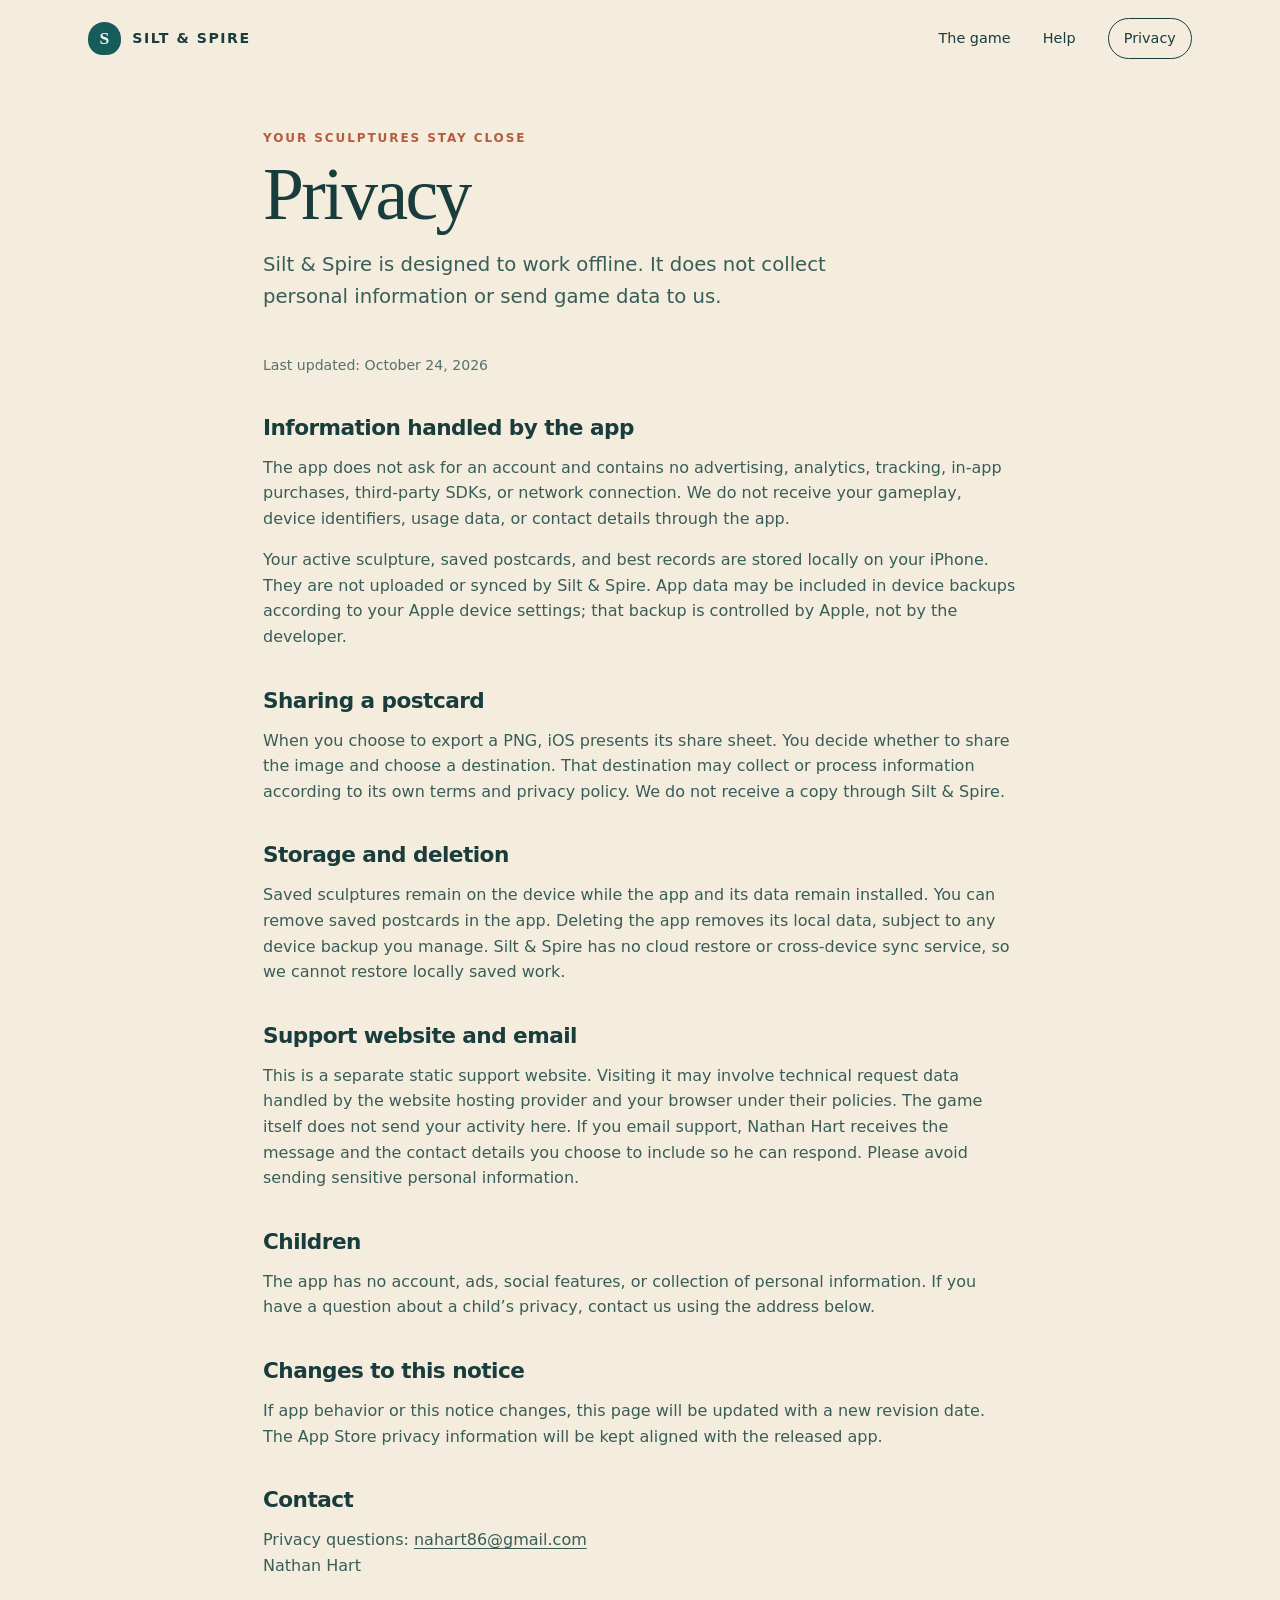
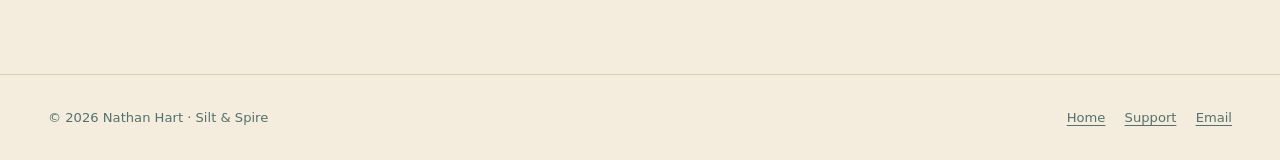
==== privacy.html @ 31c406f6 "Publish Silt and Spire support and privacy pages" ====
<!doctype html>
<html lang="en">
<head>
  <meta charset="utf-8">
  <meta name="viewport" content="width=device-width, initial-scale=1">
  <meta name="theme-color" content="#f4eddd">
  <meta name="description" content="Privacy information for Silt & Spire. The iPhone game works offline and keeps sculptures on your device.">
  <title>Privacy — Silt &amp; Spire</title>
  <link rel="stylesheet" href="styles.css">
</head>
<body>
  <a class="skip-link" href="#main">Skip to content</a>
  <header class="site-header">
    <a class="brand" href="index.html"><span class="brand-mark" aria-hidden="true">S</span><span>Silt &amp; Spire</span></a>
    <nav class="nav" aria-label="Main navigation"><a href="index.html">The game</a><a href="support.html">Help</a><a class="nav-cta" href="privacy.html" aria-current="page">Privacy</a></nav>
  </header>
  <main id="main" class="wrap document">
    <span class="eyebrow">Your sculptures stay close</span>
    <h1>Privacy</h1>
    <p class="lede">Silt &amp; Spire is designed to work offline. It does not collect personal information or send game data to us.</p>
    <p class="updated">Last updated: October 24, 2026</p>

    <h2>Information handled by the app</h2>
    <p>The app does not ask for an account and contains no advertising, analytics, tracking, in-app purchases, third-party SDKs, or network connection. We do not receive your gameplay, device identifiers, usage data, or contact details through the app.</p>
    <p>Your active sculpture, saved postcards, and best records are stored locally on your iPhone. They are not uploaded or synced by Silt &amp; Spire. App data may be included in device backups according to your Apple device settings; that backup is controlled by Apple, not by the developer.</p>

    <h2>Sharing a postcard</h2>
    <p>When you choose to export a PNG, iOS presents its share sheet. You decide whether to share the image and choose a destination. That destination may collect or process information according to its own terms and privacy policy. We do not receive a copy through Silt &amp; Spire.</p>

    <h2>Storage and deletion</h2>
    <p>Saved sculptures remain on the device while the app and its data remain installed. You can remove saved postcards in the app. Deleting the app removes its local data, subject to any device backup you manage. Silt &amp; Spire has no cloud restore or cross-device sync service, so we cannot restore locally saved work.</p>

    <h2>Support website and email</h2>
    <p>This is a separate static support website. Visiting it may involve technical request data handled by the website hosting provider and your browser under their policies. The game itself does not send your activity here. If you email support, Nathan Hart receives the message and the contact details you choose to include so he can respond. Please avoid sending sensitive personal information.</p>

    <h2>Children</h2>
    <p>The app has no account, ads, social features, or collection of personal information. If you have a question about a child’s privacy, contact us using the address below.</p>

    <h2>Changes to this notice</h2>
    <p>If app behavior or this notice changes, this page will be updated with a new revision date. The App Store privacy information will be kept aligned with the released app.</p>

    <h2>Contact</h2>
    <p>Privacy questions: <a href="mailto:nahart86@gmail.com">nahart86@gmail.com</a><br>Nathan Hart</p>
  </main>
  <footer class="site-footer"><div class="footer-inner"><span>© 2026 Nathan Hart · Silt &amp; Spire</span><nav class="footer-links" aria-label="Footer navigation"><a href="index.html">Home</a><a href="support.html">Support</a><a href="mailto:nahart86@gmail.com">Email</a></nav></div></footer>
</body>
</html>
---- styles.css ----
:root {
  color-scheme: light;
  --cream: #f4eddd;
  --paper: #fbf7ed;
  --ink: #193c3c;
  --muted: #56716d;
  --teal: #155c5a;
  --teal-light: #c8ded3;
  --terracotta: #b75b3c;
  --sand: #cf9258;
  --line: #d9d0bc;
  --serif: Georgia, "Times New Roman", serif;
  --sans: ui-sans-serif, system-ui, -apple-system, BlinkMacSystemFont, "Segoe UI", sans-serif;
}
* { box-sizing: border-box; }
html { scroll-behavior: smooth; }
body { margin: 0; background: var(--cream); color: var(--ink); font-family: var(--sans); line-height: 1.6; }
a { color: inherit; text-underline-offset: .2em; }
a:hover { color: var(--terracotta); }
:focus-visible { outline: 3px solid #bd6a45; outline-offset: 4px; border-radius: 3px; }
.skip-link { position: absolute; left: -9999px; top: 1rem; z-index: 9; background: var(--paper); padding: .7rem 1rem; }
.skip-link:focus { left: 1rem; }
.site-header { max-width: 1200px; margin: 0 auto; padding: 1.1rem clamp(1.25rem, 4vw, 3rem); display: flex; align-items: center; justify-content: space-between; gap: 1rem; }
.brand { display: inline-flex; align-items: center; gap: .7rem; text-decoration: none; font-size: .88rem; font-weight: 750; letter-spacing: .11em; text-transform: uppercase; }
.brand-mark { width: 33px; height: 33px; display: inline-grid; place-items: center; color: var(--paper); background: var(--teal); border-radius: 50% 50% 45% 45%; font-family: var(--serif); font-size: 1.1rem; letter-spacing: 0; }
.nav { display: flex; gap: clamp(.8rem, 2.5vw, 2rem); align-items: center; font-size: .9rem; }
.nav a { text-decoration: none; }
.nav .nav-cta { border: 1px solid var(--ink); border-radius: 99px; padding: .5rem .95rem; }
main { overflow: hidden; }
.wrap { max-width: 1200px; margin: auto; padding: 0 clamp(1.25rem, 4vw, 3rem); }
.eyebrow { color: var(--terracotta); font-size: .75rem; font-weight: 800; letter-spacing: .16em; text-transform: uppercase; }
h1, h2, h3, p { margin-top: 0; }
h1, h2, .serif { font-family: var(--serif); font-weight: 500; letter-spacing: -.035em; }
h1 { font-size: clamp(3.25rem, 8vw, 6.9rem); line-height: .94; max-width: 760px; margin: .65rem 0 1.25rem; }
h2 { font-size: clamp(2.3rem, 5vw, 4.1rem); line-height: 1.02; margin: .55rem 0 1rem; }
h3 { font-size: 1.15rem; line-height: 1.25; }
.lede { max-width: 580px; font-size: clamp(1.05rem, 2vw, 1.23rem); color: var(--muted); }
.hero { min-height: 600px; display: grid; grid-template-columns: 1.03fr .97fr; align-items: center; gap: 2rem; padding-top: 2.2rem; padding-bottom: 4.5rem; }
.hero-copy { position: relative; z-index: 1; }
.hero-copy em { color: var(--terracotta); font-style: normal; }
.actions { display: flex; flex-wrap: wrap; gap: .8rem; margin-top: 1.8rem; align-items: center; }
.button { display: inline-flex; min-height: 48px; align-items: center; justify-content: center; padding: .72rem 1.15rem; border-radius: 99px; background: var(--teal); color: var(--paper); font-weight: 700; text-decoration: none; }
.button:hover { background: #0d4847; color: #fff; }
.button.secondary { background: transparent; color: var(--ink); border: 1px solid #8c9e93; }
.prelaunch { display: inline-flex; gap: .5rem; align-items: center; color: var(--muted); font-size: .84rem; margin-top: 1.4rem; }
.prelaunch::before { content: ""; width: .48rem; height: .48rem; border-radius: 50%; background: var(--terracotta); }
.art-stage { position: relative; min-height: 460px; display: grid; place-items: center; isolation: isolate; }
.art-stage::before { content: ""; position: absolute; width: min(100%, 490px); aspect-ratio: 1; border-radius: 50%; background: radial-gradient(circle at 44% 45%, #d8e6da 0%, #c6ddd3 55%, #c0d8cd 70%, transparent 71%); z-index: -2; }
.art-caption { position: absolute; bottom: 4%; right: 2%; color: var(--muted); font-size: .78rem; letter-spacing: .12em; text-transform: uppercase; }
.sand-sculpture { width: min(75%, 350px); height: 385px; position: relative; filter: drop-shadow(0 17px 11px #244f4630); }
.foundation { position: absolute; left: 10%; right: 10%; bottom: 8%; height: 28px; border-radius: 50%; background: linear-gradient(#b77845, #875538); box-shadow: 0 14px 0 -5px #254b43; }
.mound { position: absolute; bottom: 15%; left: 17%; width: 66%; height: 37%; background: linear-gradient(140deg, #dca86e 4%, #c17c4c 52%, #9d6341 100%); border-radius: 48% 52% 36% 42% / 65% 62% 28% 25%; transform: rotate(-3deg); }
.neck { position: absolute; bottom: 48%; left: 34%; width: 33%; height: 21%; border-radius: 43% 57% 38% 42% / 50% 55% 38% 44%; background: linear-gradient(110deg, #d8a16a, #b87548 74%, #a16740); transform: rotate(3deg); }
.crown { position: absolute; bottom: 67%; left: 23%; width: 55%; height: 17%; border-radius: 50% 50% 43% 40%; background: linear-gradient(130deg, #e1b477, #c88d57 72%, #ad7048); transform: rotate(-5deg); }
.grain { position: absolute; display: block; width: 24px; height: 22px; border-radius: 55%; background: linear-gradient(145deg, #e5bd84, #ba794c); box-shadow: inset -3px -3px 3px #85563838; }
.g1 { left: 22%; bottom: 29%; }.g2 { left: 41%; bottom: 38%; }.g3 { right: 24%; bottom: 26%; }.g4 { left: 31%; bottom: 70%; width: 17px; height: 15px; }.g5 { right: 29%; bottom: 53%; width: 20px; height: 18px; }
.balance-line { position: absolute; left: 50%; bottom: 15%; width: 1px; height: 76%; background: #fff5dc8f; }
.section { padding-top: 6.4rem; padding-bottom: 6.4rem; }
.section-intro { max-width: 650px; margin-bottom: 2.6rem; }
.section-intro p { color: var(--muted); max-width: 560px; }
.paper-section { background: var(--paper); }
.feature-grid { display: grid; grid-template-columns: repeat(3, 1fr); border-top: 1px solid var(--line); border-bottom: 1px solid var(--line); }
.feature { padding: 1.7rem 1.6rem 1.8rem 0; }
.feature + .feature { border-left: 1px solid var(--line); padding-left: 1.6rem; }
.feature .number { display: block; color: var(--terracotta); font-family: var(--serif); font-size: 1.4rem; margin-bottom: 1.6rem; }
.feature p { max-width: 320px; color: var(--muted); margin-bottom: 0; }
.physics { display: grid; grid-template-columns: 1fr 1fr; gap: 4.5rem; align-items: center; }
.physics-art { min-height: 340px; border-radius: 45% 55% 50% 48%; background: #e0e5d2; position: relative; display: grid; place-items: center; overflow: hidden; }
.physics-art::before { content: ""; position: absolute; width: 84%; height: 1px; background: #5a8275; transform: rotate(-12deg); }
.physics-art::after { content: ""; position: absolute; bottom: 23%; width: 60%; height: 2px; background: var(--teal); }
.physics-pile { position: absolute; bottom: 24%; width: 33%; height: 43%; border-radius: 49% 50% 32% 34%; background: linear-gradient(135deg, #d9a36a, #b9754b 75%); transform: rotate(8deg); }
.physics-dot { position: absolute; z-index: 1; width: 10px; height: 10px; background: var(--teal); border-radius: 50%; left: 49%; top: 31%; box-shadow: 0 0 0 8px #155c5a1a; }
.physics-label { position: absolute; right: 8%; top: 18%; font: italic 1.1rem var(--serif); color: var(--teal); transform: rotate(-10deg); }
.physics-copy p { color: var(--muted); }
.foundations { display: grid; grid-template-columns: repeat(3, 1fr); gap: 1rem; }
.foundation-card { background: var(--cream); padding: 1.35rem; border-radius: 4px; min-height: 170px; border-top: 3px solid var(--teal); }
.foundation-card:nth-child(2) { border-color: var(--terracotta); }
.foundation-card:nth-child(3) { border-color: var(--sand); }
.foundation-card .eyebrow { font-size: .68rem; }
.foundation-card p { color: var(--muted); margin-bottom: 0; font-size: .92rem; }
.postcard { background: var(--teal); color: var(--paper); padding: clamp(2rem, 6vw, 4.5rem); border-radius: 5px; display: grid; grid-template-columns: 1.1fr .9fr; gap: 3rem; align-items: center; }
.postcard .eyebrow { color: #e8b991; }
.postcard p { color: #d5e3d9; max-width: 500px; }
.card-stack { min-height: 190px; position: relative; }
.postcard-visual { position: absolute; width: 165px; height: 210px; background: var(--cream); border-radius: 3px; box-shadow: 0 10px 25px #082e2d45; padding: 12px; }
.postcard-visual::before { content: ""; display: block; height: 100%; border: 1px solid #d3c4a6; background: radial-gradient(ellipse at 50% 77%, #c98b54 0 15%, transparent 16%), radial-gradient(ellipse at 48% 66%, #d2a26a 0 20%, transparent 21%), radial-gradient(ellipse at 50% 59%, #c1804b 0 12%, transparent 13%), linear-gradient(145deg, transparent 45%, #c6ddd3 45% 88%, transparent 89%); }
.postcard-visual.one { left: 14%; top: -5px; transform: rotate(-9deg); }
.postcard-visual.two { left: 46%; top: 4px; transform: rotate(8deg); }
.final-cta { text-align: center; max-width: 720px; margin: auto; }
.final-cta p { max-width: 540px; margin: 0 auto 1.4rem; color: var(--muted); }
.site-footer { border-top: 1px solid var(--line); padding: 2rem clamp(1.25rem, 4vw, 3rem); color: var(--muted); }
.footer-inner { max-width: 1200px; margin: auto; display: flex; flex-wrap: wrap; justify-content: space-between; gap: 1rem; align-items: center; font-size: .82rem; }
.footer-links { display: flex; gap: 1.2rem; }
.document { max-width: 850px; padding-top: 3rem; padding-bottom: 5rem; }
.document h1 { font-size: clamp(2.8rem, 6vw, 4.6rem); }
.document .lede { margin-bottom: 2.6rem; }
.document h2 { font-family: var(--sans); letter-spacing: -.025em; font-size: 1.35rem; font-weight: 750; margin-top: 2.5rem; }
.document p, .document li { color: #385d59; }
.document ul { padding-left: 1.2rem; }
.document .updated { color: var(--muted); font-size: .88rem; }
.faq { border-top: 1px solid var(--line); }
.faq details { border-bottom: 1px solid var(--line); padding: 1.15rem 0; }
.faq summary { cursor: pointer; font-weight: 700; list-style: none; display: flex; justify-content: space-between; gap: 1rem; }
.faq summary::-webkit-details-marker { display: none; }
.faq summary::after { content: "+"; color: var(--terracotta); font-size: 1.3rem; line-height: 1; }
.faq details[open] summary::after { content: "−"; }
.faq details p { max-width: 720px; padding-top: .8rem; margin-bottom: .2rem; }
@media (max-width: 760px) {
  .hero { grid-template-columns: 1fr; padding-top: 2rem; gap: 0; }
  .hero h1 { max-width: 560px; }
  .art-stage { min-height: 390px; margin-top: -1rem; }
  .sand-sculpture { height: 320px; }
  .feature-grid { grid-template-columns: 1fr; }
  .feature, .feature + .feature { border-left: 0; padding: 1.35rem 0; }
  .feature + .feature { border-top: 1px solid var(--line); }
  .feature .number { margin-bottom: .65rem; }
  .physics, .postcard { grid-template-columns: 1fr; gap: 2rem; }
  .physics-art { min-height: 280px; }
  .foundations { grid-template-columns: 1fr; }
  .foundation-card { min-height: 0; }
  .section { padding-top: 4.6rem; padding-bottom: 4.6rem; }
  .postcard-visual { width: 135px; height: 175px; }
  .card-stack { min-height: 165px; }
}
@media (max-width: 470px) {
  .site-header { align-items: flex-start; }
  .brand { font-size: .74rem; }
  .nav { gap: .8rem; font-size: .8rem; }
  .nav .nav-cta { padding: .4rem .65rem; }
  .art-stage { min-height: 340px; }
  .sand-sculpture { height: 285px; }
}
@media (prefers-reduced-motion: reduce) { html { scroll-behavior: auto; } }
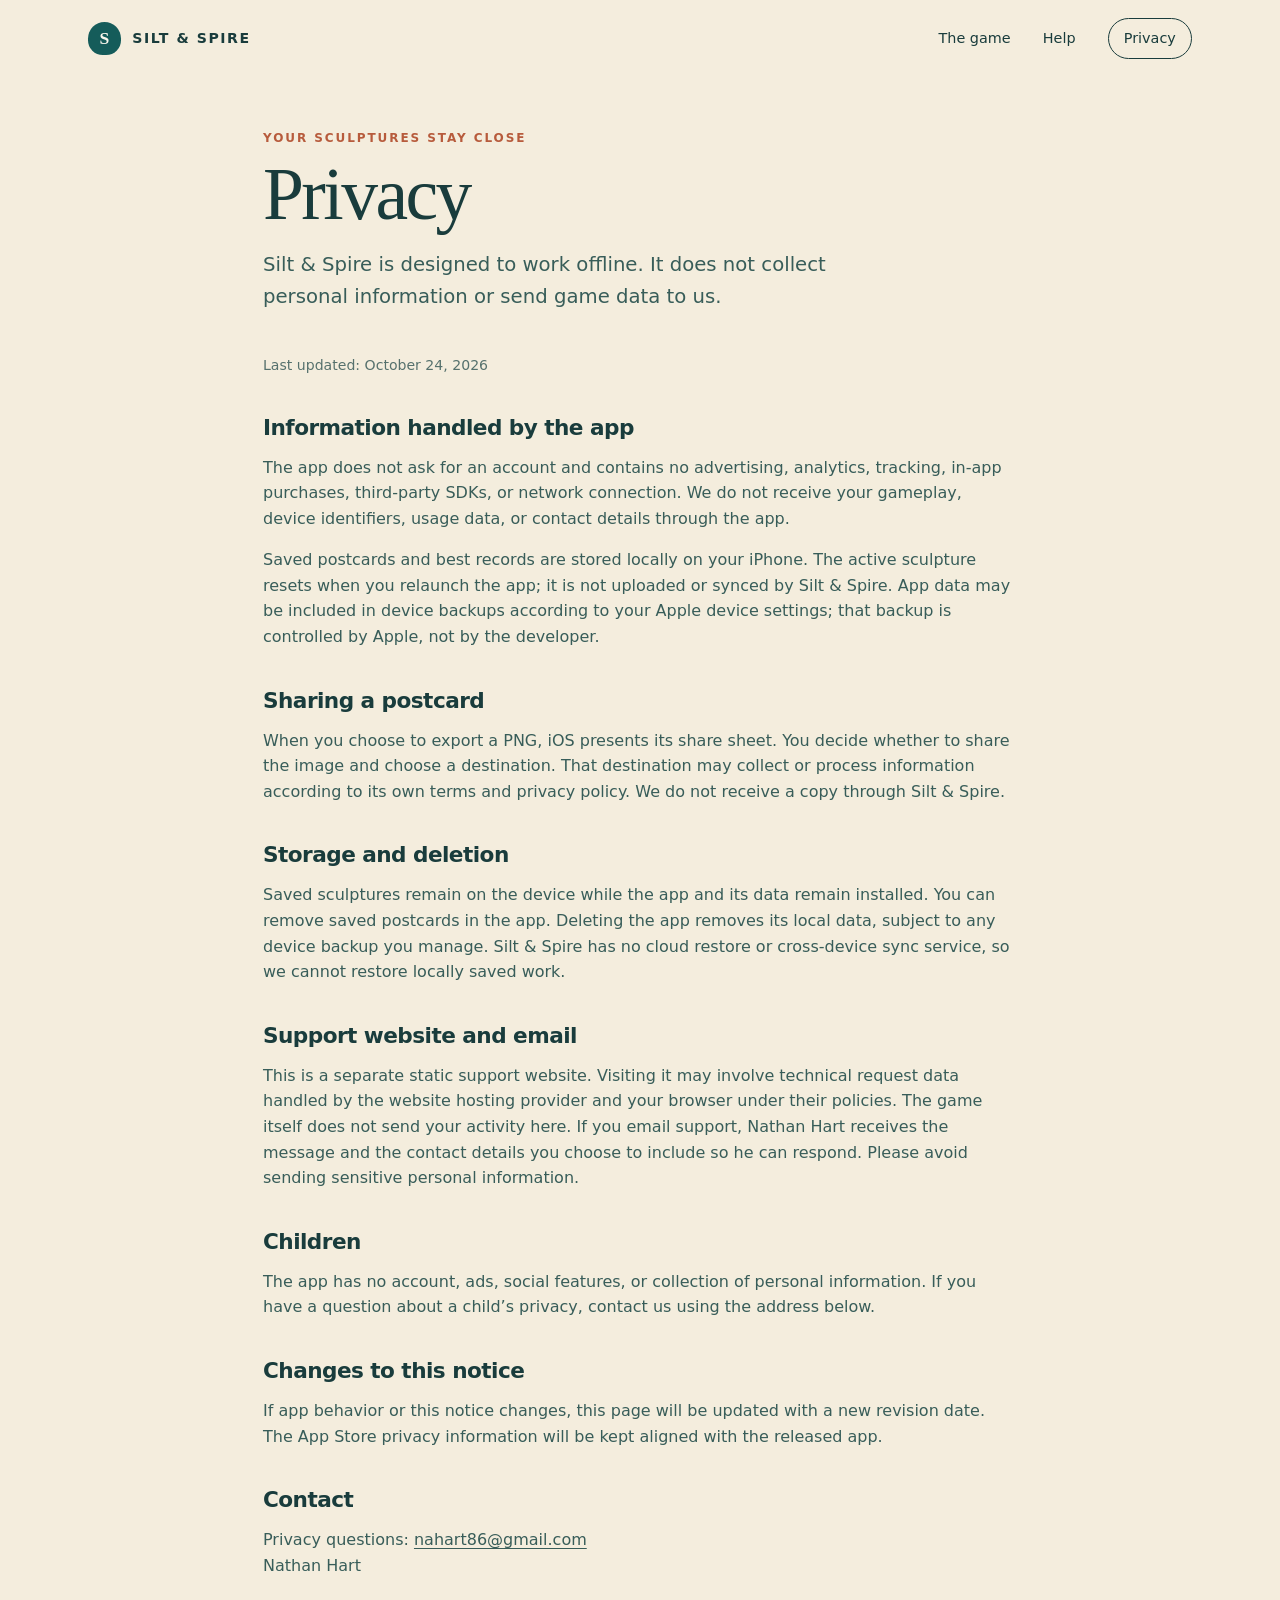
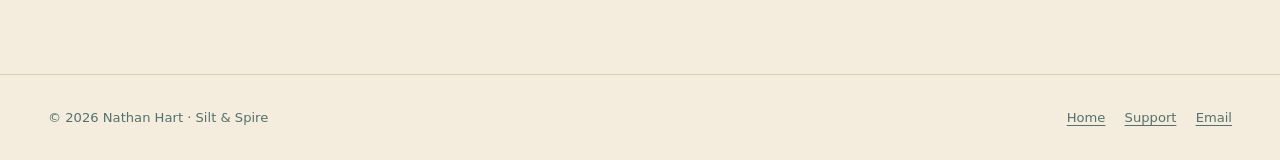
==== commit 89ab63a0: "Clarify local persistence and release status" ====
--- a/privacy.html
+++ b/privacy.html
@@ -22,7 +22,7 @@
 
     <h2>Information handled by the app</h2>
     <p>The app does not ask for an account and contains no advertising, analytics, tracking, in-app purchases, third-party SDKs, or network connection. We do not receive your gameplay, device identifiers, usage data, or contact details through the app.</p>
-    <p>Your active sculpture, saved postcards, and best records are stored locally on your iPhone. They are not uploaded or synced by Silt &amp; Spire. App data may be included in device backups according to your Apple device settings; that backup is controlled by Apple, not by the developer.</p>
+    <p>Saved postcards and best records are stored locally on your iPhone. The active sculpture resets when you relaunch the app; it is not uploaded or synced by Silt &amp; Spire. App data may be included in device backups according to your Apple device settings; that backup is controlled by Apple, not by the developer.</p>
 
     <h2>Sharing a postcard</h2>
     <p>When you choose to export a PNG, iOS presents its share sheet. You decide whether to share the image and choose a destination. That destination may collect or process information according to its own terms and privacy policy. We do not receive a copy through Silt &amp; Spire.</p>
